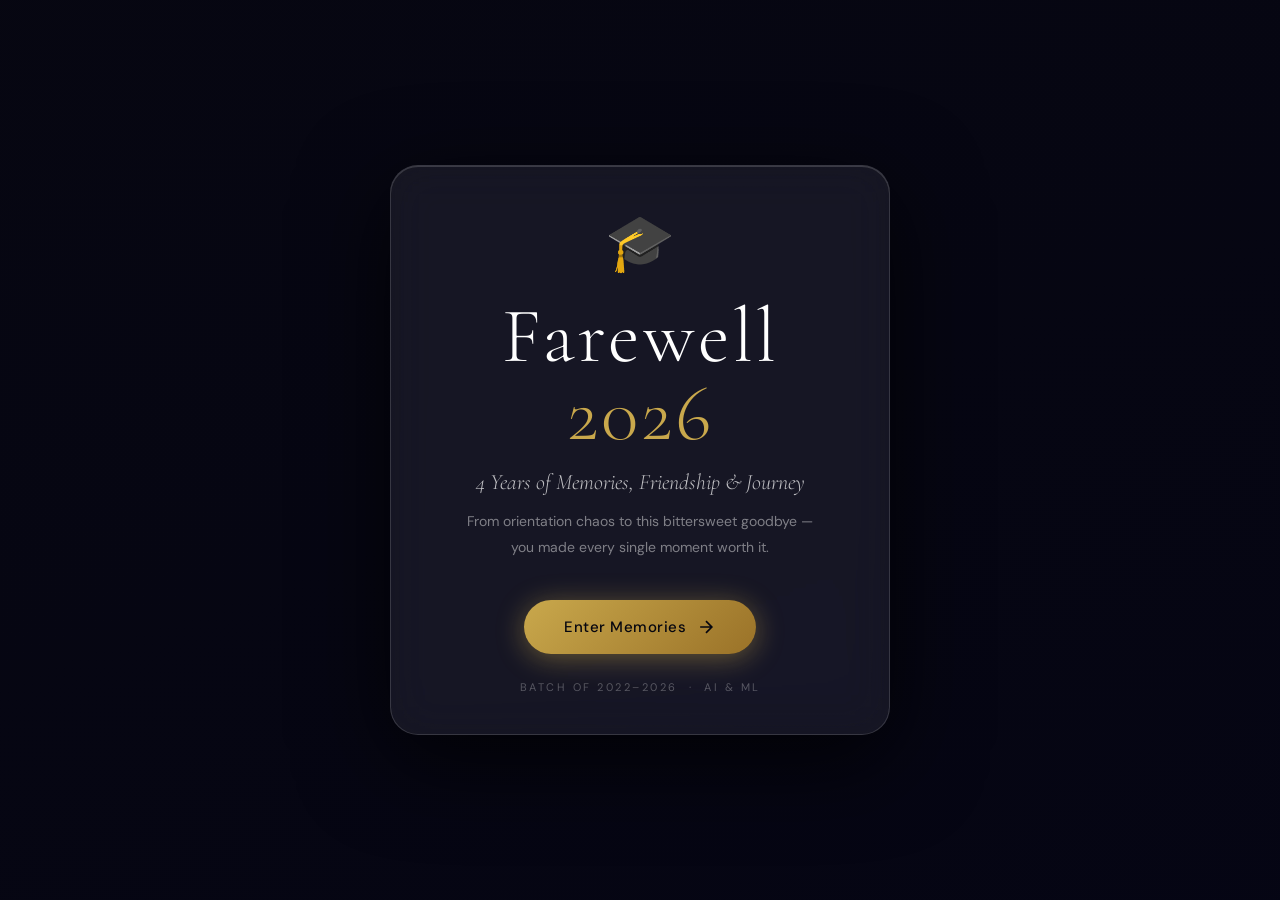
==== farewell2026.html @ 8f026baf "Farewell 2026 - Complete website with Marathi timeline, message wall, gallery" ====
<!DOCTYPE html>
<html lang="en">
<head>
<meta charset="UTF-8">
<meta name="viewport" content="width=device-width, initial-scale=1.0">
<title>Farewell 2026 🎓 | Engineering Farewell</title>
<link rel="preconnect" href="https://fonts.googleapis.com">
<link href="https://fonts.googleapis.com/css2?family=Cormorant+Garamond:ital,wght@0,300;0,400;0,600;1,300;1,400&family=DM+Sans:wght@300;400;500&display=swap" rel="stylesheet">
<script src="https://www.gstatic.com/firebasejs/10.12.0/firebase-app-compat.js"></script>
<script src="https://www.gstatic.com/firebasejs/10.12.0/firebase-database-compat.js"></script>
<script>
  var db = null;
  try {
    firebase.initializeApp({
      apiKey: "AIzaSyCqnN84vdHNlq-l0LgOmZL5e1WCcjKzTqw",
      authDomain: "farewell2026-msg.firebaseapp.com",
      databaseURL: "https://farewell2026-msg-default-rtdb.firebaseio.com",
      projectId: "farewell2026-msg",
      storageBucket: "farewell2026-msg.firebasestorage.app",
      messagingSenderId: "190136997055",
      appId: "1:190136997055:web:4145192281627a8edce20a",
      measurementId: "G-YNYWX93NQ6"
    });
    db = firebase.database();
  } catch(e) { console.warn('Firebase init failed:', e); }
</script>
<style>
/* ===================================
   ROOT & RESET
=================================== */
:root {
  --gold: #c9a84c;
  --gold-light: #f0d080;
  --cream: #f5f0e8;
  --dark: #08080f;
  --dark2: #10101a;
  --dark3: #18182a;
  --glass: rgba(255,255,255,0.07);
  --glass-b: rgba(255,255,255,0.12);
  --font-d: 'Cormorant Garamond', Georgia, serif;
  --font-b: 'DM Sans', system-ui, sans-serif;
  --ease: cubic-bezier(0.25,0.46,0.45,0.94);
}
*,*::before,*::after{box-sizing:border-box;margin:0;padding:0}
html{scroll-behavior:smooth;font-size:16px}
body{background:var(--dark);color:var(--cream);font-family:var(--font-b);overflow-x:hidden}
img{display:block;max-width:100%}
button{cursor:pointer;font-family:var(--font-b)}
::-webkit-scrollbar{width:5px}
::-webkit-scrollbar-track{background:var(--dark)}
::-webkit-scrollbar-thumb{background:rgba(201,168,76,.35);border-radius:3px}
::-webkit-scrollbar-thumb:hover{background:var(--gold)}
.hidden{display:none!important}

/* ===================================
   LANDING
=================================== */
#landing{
  position:relative;width:100vw;height:100vh;
  display:flex;align-items:center;justify-content:center;overflow:hidden;
}
.bg-wrap{position:absolute;inset:0;z-index:0}
.bg-img{
  width:100%;height:100%;object-fit:cover;
  filter:blur(7px) brightness(.65) saturate(.8);
  transform:scale(1.08);animation:slowZoom 24s ease-in-out infinite alternate;
}
@keyframes slowZoom{from{transform:scale(1.08)}to{transform:scale(1.16)}}
.bg-overlay{
  position:absolute;inset:0;
  background:linear-gradient(160deg,rgba(5,5,20,.5) 0%,rgba(5,5,20,.7) 60%,rgba(5,5,20,.92) 100%);
}
.landing-center{position:relative;z-index:2;padding:24px;width:100%}

/* Glass Card */
.glass-card{
  background:rgba(255,255,255,.065);
  backdrop-filter:blur(22px) saturate(1.3);
  -webkit-backdrop-filter:blur(22px) saturate(1.3);
  border:1px solid rgba(255,255,255,.14);
  border-radius:28px;
  padding:40px 48px;
  text-align:center;
  max-width:500px;margin:0 auto;
  box-shadow:0 24px 90px rgba(0,0,0,.75),inset 0 1px 0 rgba(255,255,255,.16);
  animation:cardIn 1.3s var(--ease) both;
}
@keyframes cardIn{
  from{opacity:0;transform:translateY(44px) scale(.95)}
  to{opacity:1;transform:translateY(0) scale(1)}
}
.cap-icon{font-size:56px;display:block;margin-bottom:18px;animation:float 3.5s ease-in-out infinite}
@keyframes float{0%,100%{transform:translateY(0)}50%{transform:translateY(-12px)}}
.main-title{
  font-family:var(--font-d);font-size:clamp(52px,9vw,78px);
  font-weight:300;letter-spacing:3px;line-height:1;color:#fff;margin-bottom:16px;
}
.main-title .gold{color:var(--gold)}
.subtitle{
  font-family:var(--font-d);font-size:clamp(17px,2.8vw,22px);
  font-style:italic;color:rgba(255,255,255,.72);margin-bottom:14px;font-weight:300;
}
.tagline{font-size:14px;color:rgba(255,255,255,.45);line-height:1.8;margin-bottom:40px}
.cta-btn{
  display:inline-flex;align-items:center;gap:10px;
  background:linear-gradient(135deg,var(--gold),#9a7228);
  color:#06060f;border:none;padding:17px 40px;border-radius:50px;
  font-size:15px;font-weight:500;letter-spacing:.5px;
  transition:all .35s var(--ease);
  box-shadow:0 4px 28px rgba(201,168,76,.45);
}
.cta-btn:hover{transform:translateY(-3px);box-shadow:0 10px 40px rgba(201,168,76,.65);background:linear-gradient(135deg,var(--gold-light),var(--gold))}
.cta-btn svg{transition:transform .3s var(--ease)}
.cta-btn:hover svg{transform:translateX(4px)}
.batch-info{margin-top:26px;font-size:11px;letter-spacing:2.5px;text-transform:uppercase;color:rgba(255,255,255,.28)}
.scroll-hint{
  position:absolute;bottom:28px;left:50%;transform:translateX(-50%);
  z-index:2;font-size:11px;letter-spacing:2.5px;color:rgba(255,255,255,.25);
  animation:nudge 2.2s ease-in-out infinite;
}
@keyframes nudge{0%,100%{transform:translateX(-50%) translateY(0)}50%{transform:translateX(-50%) translateY(9px)}}

/* Stars BG decoration */
.stars{position:absolute;inset:0;z-index:1;pointer-events:none}
.star{
  position:absolute;border-radius:50%;background:#fff;
  animation:twinkle var(--dur,3s) ease-in-out infinite;
  opacity:0;
}
@keyframes twinkle{0%,100%{opacity:0}50%{opacity:var(--op,.6)}}

/* ===================================
   NAVBAR
=================================== */
#navbar{
  position:fixed;top:0;left:0;right:0;z-index:999;
  display:flex;align-items:center;gap:20px;
  padding:13px 44px;
  background:rgba(8,8,15,.88);
  backdrop-filter:blur(24px);
  border-bottom:1px solid rgba(255,255,255,.06);
  transition:all .4s var(--ease);
}
.nav-logo{
  font-family:var(--font-d);font-size:24px;color:var(--gold);
  font-style:italic;margin-right:auto;letter-spacing:1px;white-space:nowrap;
}
.nav-links{display:flex;gap:26px}
.nav-links a{
  color:rgba(255,255,255,.55);text-decoration:none;font-size:13px;
  letter-spacing:.4px;transition:color .25s;position:relative;
}
.nav-links a::after{
  content:'';position:absolute;bottom:-3px;left:0;right:0;height:1px;
  background:var(--gold);transform:scaleX(0);transition:transform .3s var(--ease);
}
.nav-links a:hover{color:var(--gold)}
.nav-links a:hover::after{transform:scaleX(1)}
.music-btn{
  background:rgba(255,255,255,.07);border:1px solid rgba(255,255,255,.11);
  color:rgba(255,255,255,.6);padding:8px 18px;border-radius:20px;font-size:13px;
  transition:all .3s;white-space:nowrap;
}
.music-btn.on{background:rgba(201,168,76,.18);border-color:var(--gold);color:var(--gold)}
.hamburger{display:none;font-size:22px;color:rgba(255,255,255,.65);background:none;border:none;padding:4px}
.mobile-nav{
  display:none;position:fixed;top:58px;left:0;right:0;z-index:998;
  background:rgba(8,8,15,.97);backdrop-filter:blur(24px);
  border-bottom:1px solid rgba(255,255,255,.06);
  padding:20px 44px 28px;flex-direction:column;gap:22px;
}
.mobile-nav.open{display:flex}
.mobile-nav a{color:rgba(255,255,255,.6);text-decoration:none;font-size:16px;transition:color .2s}
.mobile-nav a:hover{color:var(--gold)}

/* ===================================
   SECTIONS
=================================== */
.section{padding:110px 60px;position:relative}
.dark-section{background:var(--dark2)}
.section-header{text-align:center;margin-bottom:66px}
.section-tag{
  display:inline-block;font-size:10.5px;letter-spacing:3.5px;
  text-transform:uppercase;color:var(--gold);margin-bottom:14px;opacity:.85;
}
.section-header h2{
  font-family:var(--font-d);font-size:clamp(38px,5.5vw,58px);
  font-weight:300;color:#fff;line-height:1.05;margin-bottom:16px;
}
.section-header h2 em{color:var(--gold);font-style:italic}
.section-header p{color:rgba(255,255,255,.42);font-size:15px;max-width:500px;margin:0 auto;line-height:1.8}

/* ===================================
   GALLERY
=================================== */
.year-tabs{display:flex;justify-content:center;gap:10px;margin-bottom:44px;flex-wrap:wrap}
.tab-btn{
  padding:9px 22px;border-radius:24px;
  border:1px solid rgba(255,255,255,.14);background:transparent;
  color:rgba(255,255,255,.5);font-size:13.5px;transition:all .3s var(--ease);
}
.tab-btn:hover,.tab-btn.active{
  background:var(--gold);border-color:var(--gold);
  color:#07070f;font-weight:500;transform:translateY(-2px);
}
.gallery-grid{
  display:grid;grid-template-columns:repeat(3,1fr);
  gap:14px;max-width:1300px;margin:0 auto;
}
.gallery-item{
  position:relative;border-radius:14px;overflow:hidden;
  aspect-ratio:1/1;cursor:pointer;transition:all .5s var(--ease);
  border:1px solid rgba(255,255,255,.08);
  box-shadow:0 4px 20px rgba(0,0,0,.3);
}
.gallery-item img{width:100%;height:100%;object-fit:cover;transition:transform .6s var(--ease),filter .4s}
.gallery-item:hover img{transform:scale(1.08);filter:brightness(1.15)}
.gallery-caption{
  position:absolute;bottom:0;left:0;right:0;
  padding:22px 16px 16px;
  background:linear-gradient(transparent,rgba(0,0,0,.88));
  transform:translateY(62%);transition:transform .4s var(--ease);
}
.gallery-item:hover .gallery-caption{transform:translateY(0)}
.gallery-caption h4{font-family:var(--font-d);font-size:17px;color:#fff;font-style:italic;margin-bottom:4px}
.gallery-caption span{font-size:10px;letter-spacing:2px;color:var(--gold);text-transform:uppercase}
.gallery-item:hover{box-shadow:0 16px 60px rgba(0,0,0,.7);border-color:rgba(201,168,76,.3)}
.gallery-featured{
  grid-column:1 / -1;
  aspect-ratio:unset;
  height:500px;
  border:2px solid rgba(201,168,76,.25);
  box-shadow:0 8px 40px rgba(201,168,76,.15);
  border-radius:20px;
  margin-bottom:10px;
}

/* ===================================
   VIDEOS
=================================== */
.video-grid{
  display:grid;grid-template-columns:1.6fr 1fr 1fr;
  gap:20px;max-width:1200px;margin:0 auto;
}
.video-card{
  border-radius:18px;overflow:hidden;background:var(--dark3);
  border:1px solid rgba(255,255,255,.08);transition:all .4s var(--ease);
}
.video-card:hover{transform:translateY(-8px);border-color:rgba(201,168,76,.28);box-shadow:0 22px 70px rgba(0,0,0,.55)}
.video-thumb{position:relative;overflow:hidden;height:190px}
.video-card.featured .video-thumb{height:270px}
.video-thumb img{width:100%;height:100%;object-fit:cover;opacity:.65;transition:opacity .4s}
.video-card:hover .video-thumb img{opacity:.85}
.play-btn{
  position:absolute;top:50%;left:50%;transform:translate(-50%,-50%);
  width:60px;height:60px;border-radius:50%;
  background:rgba(255,255,255,.14);backdrop-filter:blur(12px);
  border:2px solid rgba(255,255,255,.28);
  display:flex;align-items:center;justify-content:center;
  font-size:22px;color:#fff;z-index:2;transition:all .3s var(--ease);
}
.video-card:hover .play-btn{background:var(--gold);border-color:var(--gold);color:#06060f;transform:translate(-50%,-50%) scale(1.12)}
.video-info{padding:18px 20px 22px}
.video-tag{font-size:10px;letter-spacing:2px;color:var(--gold);text-transform:uppercase;display:block;margin-bottom:7px}
.video-info h3{font-family:var(--font-d);font-size:19px;color:#fff;margin-bottom:5px}
.video-info p{font-size:13px;color:rgba(255,255,255,.42)}
/* Modal */
.v-modal{
  position:fixed;inset:0;z-index:9999;
  display:flex;align-items:center;justify-content:center;
}
.v-overlay{position:absolute;inset:0;background:rgba(0,0,0,.92);backdrop-filter:blur(10px);cursor:pointer}
.v-inner{
  position:relative;z-index:1;
  width:min(920px,95vw);height:min(518px,56vw);
  background:#000;border-radius:18px;overflow:hidden;
  border:1px solid rgba(255,255,255,.1);
  animation:modalIn .35s var(--ease) both;
}
@keyframes modalIn{from{opacity:0;transform:scale(.9)}to{opacity:1;transform:scale(1)}}
.v-close{
  position:absolute;top:-46px;right:0;
  background:rgba(255,255,255,.1);border:1px solid rgba(255,255,255,.15);
  color:#fff;width:38px;height:38px;border-radius:50%;font-size:16px;
  display:flex;align-items:center;justify-content:center;transition:all .2s;
}
.v-close:hover{background:rgba(255,255,255,.2)}

/* ===================================
   MESSAGE WALL
=================================== */
.msg-form{
  background:rgba(255,255,255,.05);backdrop-filter:blur(18px);
  border:1px solid rgba(255,255,255,.1);border-radius:22px;
  padding:34px 42px;max-width:620px;margin:0 auto 54px;
  box-shadow:0 12px 50px rgba(0,0,0,.45);
}
.msg-form h3{font-family:var(--font-d);font-size:26px;color:#fff;font-style:italic;margin-bottom:22px}
.msg-form input,.msg-form textarea,.msg-form select{
  width:100%;background:rgba(255,255,255,.06);
  border:1px solid rgba(255,255,255,.11);border-radius:12px;
  padding:12px 16px;color:rgba(255,255,255,.85);
  font-family:var(--font-b);font-size:14px;margin-bottom:14px;
  outline:none;transition:border-color .3s;
}
.msg-form input:focus,.msg-form textarea:focus{border-color:var(--gold)}
.msg-form textarea{height:100px;resize:vertical}
.msg-form select option{background:#1a1a2a}
.form-row{display:flex;gap:12px;align-items:stretch}
.form-row select{flex:0 0 auto;width:auto;margin:0}
.post-btn{
  flex:1;background:linear-gradient(135deg,var(--gold),#9a7228);
  color:#06060f;border:none;padding:12px 24px;border-radius:50px;
  font-size:14px;font-weight:500;transition:all .3s var(--ease);
}
.post-btn:hover{transform:translateY(-2px);box-shadow:0 8px 28px rgba(201,168,76,.45)}
.sticky-board{
  display:grid;grid-template-columns:repeat(auto-fill,minmax(240px,1fr));
  gap:20px;max-width:1200px;margin:0 auto;
}
.sticky{
  padding:24px 20px;border-radius:4px 18px 18px 4px;border-left:4px solid;
  font-size:14px;line-height:1.75;color:rgba(255,255,255,.82);
  position:relative;transform:rotate(var(--r,0deg));
  transition:transform .35s var(--ease),box-shadow .35s;
  animation:stickyIn .45s var(--ease) both;
}
@keyframes stickyIn{from{opacity:0;transform:scale(.8) rotate(var(--r,0deg))}to{opacity:1;transform:scale(1) rotate(var(--r,0deg))}}
.sticky:hover{transform:scale(1.05) rotate(0deg)!important;z-index:10;box-shadow:0 14px 50px rgba(0,0,0,.6)}
.sticky.yellow{background:#1e1c0f;border-color:#f5d020}
.sticky.pink{background:#1e0f14;border-color:#ff8fa3}
.sticky.blue{background:#0f191e;border-color:#64b5f6}
.sticky.green{background:#0f1e14;border-color:#69db8f}
.sticky.purple{background:#190f1e;border-color:#b086ff}
.sticky-by{margin-top:13px;font-size:11.5px;color:rgba(255,255,255,.35);letter-spacing:.5px}
.remove-msg-btn{position:absolute;top:8px;right:10px;background:none;border:none;color:rgba(255,255,255,0.4);font-size:18px;cursor:pointer;transition:color 0.2s}
.remove-msg-btn:hover{color:#ff4d4d}
/* ===================================
   AWARDS
=================================== */
.awards-grid{
  display:grid;grid-template-columns:repeat(auto-fill,minmax(265px,1fr));
  gap:24px;max-width:1220px;margin:0 auto;
}
.award-card{
  background:rgba(255,255,255,.045);border:1px solid rgba(255,255,255,.08);
  border-radius:22px;padding:34px 26px;text-align:center;
  transition:all .4s var(--ease);position:relative;overflow:hidden;
}
.award-card::after{
  content:'';position:absolute;inset:0;
  background:radial-gradient(circle at 50% 0%,rgba(201,168,76,.1) 0%,transparent 65%);
  opacity:0;transition:opacity .4s;
}
.award-card:hover{transform:translateY(-9px);border-color:rgba(201,168,76,.3);box-shadow:0 20px 60px rgba(0,0,0,.55)}
.award-card:hover::after{opacity:1}
.award-emoji{font-size:54px;display:block;margin-bottom:18px}
.award-badge{
  display:inline-block;background:rgba(201,168,76,.13);
  border:1px solid rgba(201,168,76,.3);color:var(--gold);
  font-size:10px;letter-spacing:1.8px;text-transform:uppercase;
  padding:4px 14px;border-radius:20px;margin-bottom:14px;
}
.award-title{font-family:var(--font-d);font-size:21px;font-style:italic;color:var(--gold);margin-bottom:8px}
.award-name{font-size:16px;font-weight:500;color:#fff;margin-bottom:8px}
.award-desc{font-size:13px;color:rgba(255,255,255,.42);line-height:1.65}

/* ===================================
   TIMELINE
=================================== */
.tl-wrap{max-width:820px;margin:0 auto;position:relative;padding:10px 0}
.tl-wrap::before{
  content:'';position:absolute;left:50%;top:0;bottom:0;
  width:1px;transform:translateX(-50%);
  background:linear-gradient(to bottom,transparent,rgba(201,168,76,.35) 8%,rgba(201,168,76,.35) 92%,transparent);
}
.tl-item{
  display:grid;grid-template-columns:1fr 44px 1fr;
  align-items:start;margin-bottom:52px;
  opacity:0;transform:translateY(28px);transition:opacity .65s,transform .65s;
}
.tl-item.show{opacity:1;transform:translateY(0)}
.tl-item:nth-child(odd) .tl-box{grid-column:1;text-align:right;padding-right:0}
.tl-item:nth-child(odd) .tl-center{grid-column:2}
.tl-item:nth-child(odd) .tl-empty{grid-column:3}
.tl-item:nth-child(even) .tl-empty{grid-column:1}
.tl-item:nth-child(even) .tl-center{grid-column:2}
.tl-item:nth-child(even) .tl-box{grid-column:3;text-align:left;padding-left:0}
.tl-box{
  background:rgba(0,0,0,.65);backdrop-filter:blur(12px);-webkit-backdrop-filter:blur(12px);
  border:1px solid rgba(255,255,255,.15);
  border-radius:16px;padding:20px 24px;transition:border-color .3s, background .3s;
}
.tl-box:hover{border-color:rgba(201,168,76,.4);background:rgba(0,0,0,.8);}
.tl-date{font-size:10.5px;letter-spacing:2px;color:var(--gold);text-transform:uppercase;margin-bottom:7px}
.tl-box h4{font-family:var(--font-d);font-size:20px;color:#fff;margin-bottom:6px}
.tl-box p{font-size:13px;color:rgba(255,255,255,.47);line-height:1.65}
.tl-center{display:flex;align-items:flex-start;justify-content:center;padding-top:16px}
.tl-icon{
  width:38px;height:38px;border-radius:50%;
  background:var(--dark2);border:1px solid rgba(201,168,76,.35);
  display:flex;align-items:center;justify-content:center;
  font-size:18px;box-shadow:0 0 0 5px rgba(201,168,76,.12);
  position:relative;z-index:2;
}
.tl-empty{}

/* ===================================
   PROFILES
=================================== */
.profiles-grid{
  display:grid;grid-template-columns:repeat(auto-fill,minmax(220px,1fr));
  gap:24px;max-width:1220px;margin:0 auto;
}
.p-card{
  background:rgba(255,255,255,.04);border:1px solid rgba(255,255,255,.08);
  border-radius:22px;overflow:hidden;transition:all .4s var(--ease);
}
.p-card:hover{transform:translateY(-9px);border-color:rgba(201,168,76,.3);box-shadow:0 18px 55px rgba(0,0,0,.55)}
.p-photo-wrap{overflow:hidden;aspect-ratio:1}
.p-photo{width:100%;height:100%;object-fit:cover;transition:transform .55s var(--ease),filter .4s;filter:grayscale(25%)}
.p-card:hover .p-photo{transform:scale(1.08);filter:grayscale(0%)}
.p-info{padding:18px 16px 22px}
.p-nick{font-family:var(--font-d);font-size:18.5px;font-style:italic;color:var(--gold);margin-bottom:5px}
.p-name{font-size:12.5px;color:rgba(255,255,255,.52);margin-bottom:10px}
.p-bio{font-size:12px;color:rgba(255,255,255,.38);line-height:1.65;margin-bottom:10px}
.p-future{font-size:11px;color:var(--gold);opacity:.68}

/* ===================================
   POLL SECTION
=================================== */
#poll{background:var(--dark)}
.poll-wrap{max-width:680px;margin:0 auto}
.poll-card{
  background:rgba(255,255,255,.06);backdrop-filter:blur(18px);
  border:1px solid rgba(255,255,255,.1);border-radius:24px;
  padding:50px 52px;box-shadow:0 10px 50px rgba(0,0,0,.45);
}
.poll-q{
  font-family:var(--font-d);font-size:28px;color:#fff;
  margin-bottom:34px;text-align:center;line-height:1.4;
}
.poll-opts{display:flex;flex-direction:column;gap:13px;margin-bottom:28px}
.poll-opt{
  background:rgba(255,255,255,.05);border:1px solid rgba(255,255,255,.1);
  border-radius:12px;padding:15px 20px;color:rgba(255,255,255,.75);
  font-size:15px;text-align:left;transition:all .3s var(--ease);
  display:flex;justify-content:space-between;align-items:center;
}
.poll-opt:hover:not(.voted){background:rgba(201,168,76,.1);border-color:var(--gold);color:#fff}
.poll-opt.selected{background:rgba(201,168,76,.16);border-color:var(--gold);color:var(--gold)}
.poll-bar-wrap{flex:0 0 140px;height:6px;background:rgba(255,255,255,.08);border-radius:3px;overflow:hidden;display:none}
.poll-bar{height:100%;background:linear-gradient(90deg,var(--gold),var(--gold-light));border-radius:3px;width:0;transition:width .7s var(--ease)}
.poll-pct{font-size:12px;color:rgba(255,255,255,.45);min-width:34px;text-align:right;display:none}
.poll-total{text-align:center;font-size:13px;color:rgba(255,255,255,.3);letter-spacing:.5px}

/* ===================================
   QUIZ
=================================== */
.quiz-shell{
  background:rgba(255,255,255,.06);backdrop-filter:blur(18px);
  border:1px solid rgba(255,255,255,.1);border-radius:24px;
  padding:50px 52px;max-width:720px;margin:0 auto;
  box-shadow:0 10px 50px rgba(0,0,0,.45);
}
.quiz-prog-bar{height:3px;background:rgba(255,255,255,.09);border-radius:3px;margin-bottom:22px;overflow:hidden}
.quiz-prog-fill{height:100%;background:linear-gradient(90deg,var(--gold),var(--gold-light));border-radius:3px;transition:width .55s var(--ease)}
.quiz-step{font-size:11px;letter-spacing:2px;text-align:center;color:rgba(255,255,255,.3);margin-bottom:20px}
.quiz-q{font-family:var(--font-d);font-size:26px;color:#fff;text-align:center;margin-bottom:34px;line-height:1.4}
.quiz-opts{display:grid;grid-template-columns:1fr 1fr;gap:14px;margin-bottom:26px}
.quiz-opt{
  background:rgba(255,255,255,.05);border:1px solid rgba(255,255,255,.1);
  border-radius:13px;padding:16px 18px;color:rgba(255,255,255,.72);
  font-size:14.5px;text-align:left;transition:all .3s var(--ease);
}
.quiz-opt:hover{background:rgba(201,168,76,.1);border-color:var(--gold);color:#fff}
.quiz-opt.correct{background:rgba(100,219,140,.14);border-color:#69db8f;color:#69db8f}
.quiz-opt.wrong{background:rgba(255,100,100,.14);border-color:#ff6b6b;color:#ff6b6b}
.quiz-score-line{text-align:center;font-size:13px;color:rgba(255,255,255,.35);letter-spacing:.5px}
.quiz-result{text-align:center;padding:16px}
.quiz-big{font-family:var(--font-d);font-size:80px;color:var(--gold);line-height:1;margin-bottom:14px}
.quiz-msg{color:rgba(255,255,255,.55);font-size:18px;margin-bottom:30px;line-height:1.5}

/* ===================================
   ENDING
=================================== */
#ending{
  position:relative;min-height:100vh;
  display:flex;align-items:center;justify-content:center;
  padding:100px 40px;overflow:hidden;
}
.ending-bg-img{
  position:absolute;inset:0;width:100%;height:100%;object-fit:cover;
  filter:blur(6px) brightness(.5) saturate(.7);transform:scale(1.06);
}
.ending-overlay{position:absolute;inset:0;background:rgba(5,5,18,.78)}
.ending-inner{position:relative;z-index:2;text-align:center;max-width:700px;margin:0 auto}
.ending-glass{
  background:rgba(255,255,255,.065);backdrop-filter:blur(26px);
  border:1px solid rgba(255,255,255,.12);border-radius:30px;
  padding:64px 80px;box-shadow:0 24px 90px rgba(0,0,0,.7);
  animation:endingIn 1.2s var(--ease) both;
}
@keyframes endingIn{from{opacity:0;transform:translateY(40px)}to{opacity:1;transform:translateY(0)}}
.poem{
  font-family:var(--font-d);font-size:17.5px;font-style:italic;
  color:rgba(255,255,255,.58);line-height:2.1;margin-bottom:38px;
}
.poem em{color:var(--gold-light);font-style:normal;font-weight:400}
.ending-title{font-family:var(--font-d);font-size:clamp(38px,5.5vw,56px);font-weight:300;color:#fff;margin-bottom:12px}
.ending-sub{color:rgba(255,255,255,.36);font-size:13px;letter-spacing:2.5px;margin-bottom:30px}
.caps-row{font-size:34px;letter-spacing:10px;margin-bottom:36px;animation:capsPulse 2.5s ease-in-out infinite}
@keyframes capsPulse{0%,100%{opacity:.55}50%{opacity:1}}
#confetti-canvas{position:absolute;inset:0;pointer-events:none;z-index:3}

/* ===================================
   FADE-IN SCROLL
=================================== */
.fi{opacity:0;transform:translateY(32px);transition:opacity .7s,transform .7s}
.fi.vis{opacity:1;transform:translateY(0)}

/* ===================================
   TOAST
=================================== */
.toast{
  position:fixed;bottom:30px;left:50%;
  transform:translateX(-50%) translateY(90px);
  background:rgba(201,168,76,.92);color:#07070f;
  padding:12px 30px;border-radius:50px;font-size:14px;font-weight:500;
  z-index:10001;transition:transform .4s cubic-bezier(.34,1.56,.64,1);pointer-events:none;
  white-space:nowrap;
}
.toast.show{transform:translateX(-50%) translateY(0)}

/* ===================================
   LIGHTBOX
=================================== */
.lb{
  position:fixed;inset:0;z-index:10000;
  display:flex;align-items:center;justify-content:center;
  background:rgba(0,0,0,.97);animation:fadeIn .3s ease;
}
@keyframes fadeIn{from{opacity:0}to{opacity:1}}
.lb img{max-width:92vw;max-height:88vh;border-radius:14px;object-fit:contain}
.lb-close{
  position:absolute;top:22px;right:26px;font-size:28px;
  color:rgba(255,255,255,.45);background:none;border:none;
  transition:color .2s;
}
.lb-close:hover{color:#fff}
.lb-caption{
  position:absolute;bottom:30px;left:50%;transform:translateX(-50%);
  font-family:var(--font-d);font-size:18px;font-style:italic;
  color:rgba(255,255,255,.6);white-space:nowrap;
}

/* ===================================
   RESPONSIVE
=================================== */
@media(max-width:960px){
  .section{padding:80px 28px}
  .gallery-grid{grid-template-columns:repeat(2,1fr)}
  .gallery-featured{height:350px}
  .video-grid{grid-template-columns:1fr}
  .video-card.featured .video-thumb{height:220px}
  .nav-links{display:none}
  .hamburger{display:flex}
  .poll-card,.quiz-shell{padding:36px 28px}
  .msg-form{padding:28px 24px}
  .ending-glass{padding:44px 30px}
}
@media(max-width:640px){
  .glass-card{padding:36px 22px}
  .gallery-grid{grid-template-columns:1fr;gap:10px}
  .gallery-featured{height:280px}
  .awards-grid{grid-template-columns:1fr 1fr}
  .profiles-grid{grid-template-columns:1fr 1fr}
  .quiz-opts{grid-template-columns:1fr}
  .tl-wrap::before{left:18px}
  .tl-item{display:block;padding-left:50px;position:relative;margin-bottom:36px}
  .tl-center{position:absolute;left:0;top:12px;padding:0}
  .tl-empty{display:none}
  .tl-box{text-align:left!important}
  .poem{font-size:15px}
}
</style>
</head>
<body>

<!-- ══════════════ LANDING ══════════════ -->
<section id="landing">
  <div class="bg-wrap">
    <img class="bg-img" src="https://images.unsplash.com/photo-1523050854058-8df90110c9f1?w=1800&q=85" alt="Group Photo">
    <div class="bg-overlay"></div>
  </div>
  <div class="stars" id="stars"></div>
  <div class="landing-center">
    <div class="glass-card">
      <span class="cap-icon">🎓</span>
      <h1 class="main-title">Farewell <span class="gold">2026</span></h1>
      <p class="subtitle">4 Years of Memories, Friendship &amp; Journey</p>
      <p class="tagline">
        From orientation chaos to this bittersweet goodbye —<br>
        you made every single moment worth it.
      </p>
      <button class="cta-btn" onclick="enterMemories()">
        Enter Memories
        <svg width="20" height="20" viewBox="0 0 24 24" fill="none" stroke="currentColor" stroke-width="2"><path d="M5 12h14M12 5l7 7-7 7"/></svg>
      </button>
      <div class="batch-info">Batch of 2022–2026 &nbsp;·&nbsp; AI & ML</div>
    </div>
  </div>

</section>

<!-- ══════════════ MAIN ══════════════ -->
<main id="mainContent" class="hidden">

<!-- NAV -->
<nav id="navbar">
  <div class="nav-logo">Farewell '26</div>
  <div class="nav-links">
    <a href="#gallery" onclick="closeNav()">Gallery</a>
    <a href="#videos" onclick="closeNav()">Videos</a>
    <a href="#messages" onclick="closeNav()">Messages</a>
    <a href="#timeline" onclick="closeNav()">Timeline</a>
    <a href="#poll" onclick="closeNav()">Poll</a>
    <a href="#ending" onclick="closeNav()">Goodbye</a>
  </div>
  <button class="music-btn" id="musicBtn" onclick="toggleMusic()">🎵 Music</button>
  <button class="hamburger" onclick="toggleNav()">☰</button>
</nav>
<div class="mobile-nav" id="mobileNav">
  <a href="#gallery" onclick="closeNav()">Gallery</a>
  <a href="#videos" onclick="closeNav()">Videos</a>
  <a href="#messages" onclick="closeNav()">Messages</a>
  <a href="#timeline" onclick="closeNav()">Timeline</a>
  <a href="#poll" onclick="closeNav()">Poll</a>
  <a href="#ending" onclick="closeNav()">Goodbye</a>
</div>

<!-- ══ 01 GALLERY ══ -->
<section id="gallery" class="section">
  <div class="section-header fi">

    <h2><em>MEMORIES</em></h2>
    <p>"We didn't realize we were making memories, we just knew we were having fun."</p>
  </div>
  <div class="gallery-grid" id="galleryGrid"></div>
</section>

<!-- ══ 02 VIDEOS ══ -->
<section id="videos" class="section dark-section">
  <div class="section-header fi">

    <h2>Video <em>Memories</em></h2>
    <p>Relive the moments that made us laugh, cry, and everything in between</p>
  </div>
  <div class="video-grid">
    <div class="video-card featured fi">
      <div class="video-thumb">
        <img src="https://img.youtube.com/vi/dQw4w9WgXcQ/hqdefault.jpg" alt="Farewell Ceremony">
        <div class="play-btn" onclick="openVideo('dQw4w9WgXcQ')">▶</div>
      </div>
      <div class="video-info">
        <span class="video-tag">Featured</span>
        <h3>Farewell Ceremony 2026</h3>
        <p>The night we'll never forget</p>
      </div>
    </div>
    <div class="video-card fi">
      <div class="video-thumb">
        <img src="https://img.youtube.com/vi/jNQXAC9IVRw/hqdefault.jpg" alt="Funny Moments">
        <div class="play-btn" onclick="openVideo('jNQXAC9IVRw')">▶</div>
      </div>
      <div class="video-info">
        <h3>Funny Moments</h3>
        <p>Bloopers & chaos from 4 years</p>
      </div>
    </div>
    <div class="video-card fi">
      <div class="video-thumb">
        <img src="https://img.youtube.com/vi/ysz5S6PUM-U/hqdefault.jpg" alt="Speeches">
        <div class="play-btn" onclick="openVideo('ysz5S6PUM-U')">▶</div>
      </div>
      <div class="video-info">
        <h3>Farewell Speeches</h3>
        <p>Words straight from the heart</p>
      </div>
    </div>
  </div>
</section>

<!-- Video Modal -->
<div class="v-modal hidden" id="vModal">
  <div class="v-overlay" onclick="closeVideo()"></div>
  <div class="v-inner">
    <button class="v-close" onclick="closeVideo()">✕</button>
    <iframe id="vFrame" width="100%" height="100%" frameborder="0" allow="autoplay;encrypted-media" allowfullscreen></iframe>
  </div>
</div>

<!-- ══ 03 MESSAGE WALL ══ -->
<section id="messages" class="section">
  <div class="section-header fi">

    <h2>Message <em>Wall</em></h2>
    <p>Words from juniors, friends &amp; the ones who love you most</p>
  </div>
  <div class="msg-form fi">
    <h3>Leave a Message 💌</h3>
    <input id="mName" type="text" placeholder="Your name (or stay anonymous ✨)">
    <textarea id="mText" placeholder="Write your farewell message for the batch…"></textarea>
    <div class="form-row">
      <select id="mColor">
        <option value="yellow">🟡 Sunny</option>
        <option value="pink">🩷 Rose</option>
        <option value="blue">🔵 Sky</option>
        <option value="green">🟢 Sage</option>
        <option value="purple">🟣 Lavender</option>
      </select>
      <button class="post-btn" onclick="postMsg()">Post Message ✉️</button>
    </div>
  </div>
  <div class="sticky-board" id="stickyBoard"></div>
</section>



<!-- ══ 05 TIMELINE ══ -->
<section id="timeline" class="section">
  <div class="section-header fi">

    <h2>Our <em>Journey</em></h2>
    <p>From Day 1 to Farewell — every milestone that shaped us</p>
  </div>
  <div class="tl-wrap" id="tlWrap"></div>
</section>



<!-- ══ 07 POLL ══ -->
<section id="poll" class="section">
  <div class="section-header fi">

    <h2>The <em>Poll</em></h2>
    <p>Who gets your vote? Cast it now.</p>
  </div>
  <div class="poll-wrap fi">
    <div class="poll-card">
      <div class="poll-q" id="pollQ">🏆 Who is the most memorable person in the batch?</div>
      <div class="poll-opts" id="pollOpts"></div>
      <div class="poll-total" id="pollTotal">0 votes cast</div>
    </div>
  </div>
</section>



<!-- ══ 09 ENDING ══ -->
<section id="ending">
  <img class="ending-bg-img" src="https://images.unsplash.com/photo-1523050854058-8df90110c9f1?w=1800&q=80" alt="Group">
  <div class="ending-overlay"></div>
  <div class="ending-inner">
    <div class="ending-glass">
      <div class="poem">
        "We came as strangers, we leave as memories in each other's lives."
      </div>
      <h2 class="ending-title">Until We Meet Again 👋</h2>
      <p class="ending-sub">Batch of 2022–2026 &nbsp;·&nbsp; Forever in our hearts</p>
      <div class="caps-row">🎓🎓🎓🎓🎓</div>
      <p style="font-family: var(--font-d); font-size: 20px; font-style: italic; color: var(--gold-light); margin-top: 20px; line-height: 1.6;">
        "Every ending is just a new beginning in disguise.<br>Step into the future with courage, and let's make the next chapter even more beautiful."
      </p>
    </div>
  </div>
  <canvas id="confetti-canvas"></canvas>
</section>

</main>

<!-- Background music (royalty-free) -->
<audio id="bgAudio" loop>
  <source src="farewell-music.mp4" type="audio/mp4">
</audio>

<!-- Toast -->
<div class="toast" id="toast"></div>

<script>
/* ═══════════════════════════════════════
   STARS
═══════════════════════════════════════ */
(function(){
  const c=document.getElementById('stars');
  for(let i=0;i<80;i++){
    const s=document.createElement('div');
    s.className='star';
    const sz=Math.random()*2.5+.5;
    s.style.cssText=`
      width:${sz}px;height:${sz}px;
      left:${Math.random()*100}%;top:${Math.random()*100}%;
      --dur:${Math.random()*4+2}s;--op:${Math.random()*.7+.2};
      animation-delay:${Math.random()*5}s;
    `;
    c.appendChild(s);
  }
})();

/* ═══════════════════════════════════════
   LANDING → ENTER
═══════════════════════════════════════ */
function enterMemories(){
  const land=document.getElementById('landing');
  const main=document.getElementById('mainContent');
  land.style.transition='opacity .8s ease,transform .8s ease';
  land.style.opacity='0';land.style.transform='scale(1.04)';
  
  // Auto-play music on enter
  try{
    const a=document.getElementById('bgAudio');
    const b=document.getElementById('musicBtn');
    a.volume=.25;
    a.play().then(()=>{
      playing=true;
      if(b){b.textContent='🔇 Pause';b.classList.add('on');}
    }).catch(()=>{});
  }catch(e){}

  setTimeout(()=>{
    land.style.display='none';
    main.classList.remove('hidden');
    main.style.opacity='0';main.style.transition='opacity .7s';
    requestAnimationFrame(()=>requestAnimationFrame(()=>main.style.opacity='1'));
    initAll();
  },780);
}

function initAll(){
  try{ makeGallery(); }catch(e){}
  try{ makeStickyDefaults(); }catch(e){}
  try{ makeAwards(); }catch(e){}
  try{ makeTimeline(); }catch(e){}
  try{ makeProfiles(); }catch(e){}
  try{ makePoll(); }catch(e){}
  try{ makeQuiz(); }catch(e){}
  try{ initScrollObs(); }catch(e){}
}

/* ═══════════════════════════════════════
   NAV
═══════════════════════════════════════ */
function toggleNav(){document.getElementById('mobileNav').classList.toggle('open')}
function closeNav(){document.getElementById('mobileNav').classList.remove('open')}

/* ═══════════════════════════════════════
   MUSIC
═══════════════════════════════════════ */
let playing=false;
function toggleMusic(){
  const a=document.getElementById('bgAudio');
  const b=document.getElementById('musicBtn');
  if(playing){a.pause();b.textContent='🎵 Music';b.classList.remove('on');}
  else{a.volume=.25;a.play().catch(()=>{});b.textContent='🔇 Pause';b.classList.add('on');}
  playing=!playing;
}

/* ═══════════════════════════════════════
   GALLERY
═══════════════════════════════════════ */
const GALLERY=[{src:'group-photo.jpg',title:'Group Photo 🎓',featured:true}];
for(let i=1;i<=39;i++){if(i===16) continue; GALLERY.push({src:`photos/${i}.jpeg`,title:`Memory ${i}`})}

function makeGallery(){renderGallery()}

function renderGallery(){
  const g=document.getElementById('galleryGrid');
  g.innerHTML=GALLERY.map(x=>`
    <div class="gallery-item${x.featured?' gallery-featured':''} fi" onclick="openLB('${x.src}','${x.title}')">
      <img src="${x.src}" alt="${x.title}" loading="lazy">
      <div class="gallery-caption">
        <h4>${x.title}</h4>
      </div>
    </div>`).join('');
  setTimeout(()=>{
    g.querySelectorAll('.fi').forEach((el,i)=>setTimeout(()=>el.classList.add('vis'),i*70));
  },30);
}

/* ═══════════════════════════════════════
   LIGHTBOX
═══════════════════════════════════════ */
function openLB(src,title){
  const lb=document.createElement('div');
  lb.className='lb';
  lb.innerHTML=`<button class="lb-close" onclick="this.closest('.lb').remove()">✕</button>
  <img src="${src}" alt="${title}">
  <div class="lb-caption">${title}</div>`;
  lb.addEventListener('click',e=>{if(e.target===lb)lb.remove();});
  document.body.appendChild(lb);
}

/* ═══════════════════════════════════════
   VIDEO
═══════════════════════════════════════ */
function openVideo(id){
  document.getElementById('vFrame').src=`https://www.youtube.com/embed/${id}?autoplay=1`;
  document.getElementById('vModal').classList.remove('hidden');
}
function closeVideo(){
  document.getElementById('vFrame').src='';
  document.getElementById('vModal').classList.add('hidden');
}

/* ═══════════════════════════════════════
   MESSAGES
═══════════════════════════════════════ */
const DEFAULTS=[];

function makeSticky(m, key){
  const d=document.createElement('div');
  d.className=`sticky ${m.color}`;d.style.setProperty('--r',m.r||'0deg');
  if(key) d.dataset.key = key;
  d.innerHTML=`<button class="remove-msg-btn" onclick="deleteMsg(this.parentElement)" title="Delete message">×</button><p>${m.text}</p><div class="sticky-by">— ${m.name}</div>`;
  return d;
}

function deleteMsg(el){
  const key = el.dataset.key;
  if(key && db){
    try{ db.ref('messages/'+key).remove(); }catch(e){}
  }
  var saved = JSON.parse(localStorage.getItem('farewell_messages')||'[]');
  saved = saved.filter(function(m){ return m.key !== key; });
  localStorage.setItem('farewell_messages', JSON.stringify(saved));
  el.remove();
}

function renderMessages(msgs){
  var b=document.getElementById('stickyBoard');
  if(!b) return;
  b.innerHTML='';
  msgs.forEach(function(m){ b.appendChild(makeSticky(m, m.key)); });
}

function makeStickyDefaults(){
  // Load from localStorage FIRST (always works, even offline)
  var saved=JSON.parse(localStorage.getItem('farewell_messages')||'[]');
  renderMessages(saved);

  // Also try Firebase sync — merge Firebase data with local data
  if(db){
    try{
      db.ref('messages').orderByChild('timestamp').on('value', function(snap){
        var localMsgs=JSON.parse(localStorage.getItem('farewell_messages')||'[]');
        if(snap.exists()){
          var firebaseMsgs=[];
          snap.forEach(function(child){
            var m=child.val();
            m.key=child.key;
            firebaseMsgs.push(m);
          });
          firebaseMsgs.reverse();
          
          // Merge: keep local-only messages + Firebase messages (avoid duplicates)
          var firebaseKeys={};
          firebaseMsgs.forEach(function(m){ if(m.key) firebaseKeys[m.key]=true; });
          var localOnly=localMsgs.filter(function(m){ 
            return m.key && m.key.indexOf('local_')===0 && !firebaseKeys[m.key]; 
          });
          var merged=localOnly.concat(firebaseMsgs);
          merged.sort(function(a,b){ return (b.timestamp||0)-(a.timestamp||0); });
          
          localStorage.setItem('farewell_messages', JSON.stringify(merged));
          renderMessages(merged);
        }
        // If Firebase is empty, DO NOT touch localStorage - keep local messages
      });
    }catch(e){ console.warn('Firebase sync error:', e); }
  }
}

function postMsg(){
  var name=document.getElementById('mName').value.trim()||'Anonymous 💌';
  var text=document.getElementById('mText').value.trim();
  var color=document.getElementById('mColor').value;
  if(!text){toast('Please write something ✏️');return;}
  var rots=['-2deg','-1.2deg','0deg','1deg','2deg'];
  var r=rots[Math.floor(Math.random()*rots.length)];
  var msgData={name:name,text:text,color:color,r:r,timestamp:Date.now(),key:'local_'+Date.now()};
  
  // ALWAYS save to localStorage first
  var saved=JSON.parse(localStorage.getItem('farewell_messages')||'[]');
  saved.unshift(msgData);
  localStorage.setItem('farewell_messages', JSON.stringify(saved));
  
  // Show on screen immediately
  var b=document.getElementById('stickyBoard');
  b.prepend(makeSticky(msgData, msgData.key));

  // Also push to Firebase and update local key
  if(db){
    try{
      var newRef=db.ref('messages').push();
      var localKey = msgData.key;
      newRef.set({name:name,text:text,color:color,r:r,timestamp:msgData.timestamp}, function(err){
        if(!err){
          // Update localStorage key to match Firebase key
          var s=JSON.parse(localStorage.getItem('farewell_messages')||'[]');
          s.forEach(function(m){ if(m.key===localKey) m.key=newRef.key; });
          localStorage.setItem('farewell_messages', JSON.stringify(s));
        }
      });
    }catch(e){}
  }
  
  document.getElementById('mName').value='';
  document.getElementById('mText').value='';
  toast('Message posted! 💌');
}

/* ═══════════════════════════════════════
   AWARDS
═══════════════════════════════════════ */
const AWARDS=[
  {e:'😴',badge:'Certified Legend',title:'Best Bunk Master',name:'Rohit Joshi',desc:'Attended exactly enough lectures to pass. A tactical genius who turned absence into an art form.'},
  {e:'⏰',badge:'Hall of Fame',title:'Always Late Legend',name:'Priya Nair',desc:'Never on time, always worth the wait. Could be late for her own farewell and still make an entrance.'},
  {e:'📸',badge:'Social Icon',title:'Instagram Reel Machine',name:'Aryan Kapoor',desc:'Turned every assignment, seminar, and canteen visit into viral content. 40k followers and counting.'},
  {e:'🍔',badge:'Canteen Royalty',title:'Canteen King',name:'Vikram Rao',desc:'Has a frequent-flyer card at every food stall on campus. Staff know his order by heart.'},
  {e:'🧪',badge:'Nerd of the Year',title:'Walking Wikipedia',name:'Aishwarya Gupta',desc:'The person everyone texted at 11 PM before exams. Replied instantly, with sources and diagrams.'},
  {e:'🕺',badge:'Party Icon',title:'Dancefloor CEO',name:'Nikhil Sharma',desc:'Broke out a routine at every college event. Even at the principal's convocation.'},
  {e:'💤',badge:'Dream State',title:'Lecture Sleeper Pro',name:'Siddharth Patil',desc:'Mastered eyes-closed learning. Claims it\'s "auditory processing". We believe him.'},
  {e:'🤝',badge:'True MVP',title:'Group Project Savior',name:'Meera Iyer',desc:'Completed 80% of every group project while smiling. The real backbone of every batch.'},
];
function makeAwards(){
  document.getElementById('awardsGrid').innerHTML=AWARDS.map(a=>`
    <div class="award-card fi">
      <span class="award-emoji">${a.e}</span>
      <div class="award-badge">${a.badge}</div>
      <div class="award-title">${a.title}</div>
      <div class="award-name">${a.name}</div>
      <p class="award-desc">${a.desc}</p>
    </div>`).join('');
}

/* ═══════════════════════════════════════
   TIMELINE
═══════════════════════════════════════ */
const TL=[
  {d:'First Year',t:'Suruvat ani Confusion',p:"College madhla pahila divas… nave chehre, nave friends, ani thoda sa darr.<br>Lectures peksha canteen jast interesting vataycha.<br>Attendance kami ani excitement jast.<br>“Kay chalalay he?” ha prashna rojach asaycha.<br>Pan hya saglyat kahi special loka bhetle… je nantar “friends” nahi tar “family” zale.",e:'🌅'},
  {d:'Second Year',t:'Adjust honyacha phase',p:'Ata thoda college life samjhayla lagla.<br>Backlogs chi kalji pan suru zali 😅<br>Assignments last moment la complete karne hi kala develop zali.<br>Group banle, hangouts vadle, ani memories silently build hot hotya.<br>“College life mast aahe” he finally realise zala.',e:'⚙️'},
  {d:'Third Year',t:'Reality check',p:'Internships, projects, submissions… sagla serious zala.<br>Future cha thought yen lagla.<br>Placement, skills, resume — sagla ekach veles.<br>Pan hya tension madhe pan aplya gang sobatli masti kadhi kami zali nahi.<br>Hech moments actually best hote.',e:'💼'},
  {d:'Fourth Year',t:'Shevat ani Suruvat donhi',p:'Last year… ani suddenly sagla fast forward jhala.<br>Last lectures, last submissions, last bench masti…<br>“Kal paryant je normal hota, te aaj memories zali.”<br>Farewell cha divas — hasi pan hoti, ani dolyat paani pan.<br>Ata sagle vegveglya path var nighnar…<br>Pan ek goshta fixed aahe —<br>Aplya friendship la kadhi end nahi. ❤️',e:'🎓'}
];
function makeTimeline(){
  document.getElementById('tlWrap').innerHTML=TL.map(e=>`
    <div class="tl-item">
      <div class="tl-box">
        <div class="tl-date">${e.d}</div>
        <h4>${e.t}</h4>
        <p>${e.p}</p>
      </div>
      <div class="tl-center"><div class="tl-icon">${e.e}</div></div>
      <div class="tl-empty"></div>
    </div>`).join('');
  const tlObs=new IntersectionObserver(entries=>{
    entries.forEach((en,i)=>{
      if(en.isIntersecting) setTimeout(()=>en.target.classList.add('show'),i*100);
    });
  },{threshold:.15});
  document.querySelectorAll('.tl-item').forEach(el=>tlObs.observe(el));
}

/* ═══════════════════════════════════════
   PROFILES
═══════════════════════════════════════ */
const PROFILES=[
  {nick:'The Architect',name:'Aditya Kulkarni',img:'https://randomuser.me/api/portraits/men/32.jpg',bio:'Coded his first app at 16. Never lets anyone forget it.',future:'🚀 IIT Bombay for M.Tech'},
  {nick:'La Bella',name:'Sanya Mehta',img:'https://randomuser.me/api/portraits/women/44.jpg',bio:'Could explain any concept with one whiteboard and one marker.',future:'💼 Joining Google, Bangalore'},
  {nick:'The Philosopher',name:'Aryan Desai',img:'https://randomuser.me/api/portraits/men/55.jpg',bio:'Asked "but why?" in every lecture. Actually helpful, actually annoying.',future:'🎓 PhD at BITS Pilani'},
  {nick:'Queen Bee',name:'Pooja Rao',img:'https://randomuser.me/api/portraits/women/66.jpg',bio:'Led every cultural event. Could make a fest out of a power outage.',future:'🎨 UX Design at Adobe'},
  {nick:'The Hustler',name:'Kabir Shah',img:'https://randomuser.me/api/portraits/men/77.jpg',bio:'3 internships, 2 startups, 0 chill. We admire and fear him equally.',future:'🏢 Co-founding a startup'},
  {nick:'Night Owl',name:'Deepa Nair',img:'https://randomuser.me/api/portraits/women/22.jpg',bio:'Best code always written after midnight. A creature of the dark and git commits.',future:'☁️ Cloud Engineer at Amazon'},
  {nick:'The Comedian',name:'Sameer Joshi',img:'https://randomuser.me/api/portraits/men/11.jpg',bio:'Turned every tough moment into a joke. We laughed our way through semesters.',future:'🎤 Pursuing stand-up comedy'},
  {nick:'Miss Perfect',name:'Anjali Singh',img:'https://randomuser.me/api/portraits/women/33.jpg',bio:'Color-coded notes, 9.4 CGPA, and somehow also the kindest person here.',future:'📊 Data Scientist at Infosys'},
];
function makeProfiles(){
  document.getElementById('profilesGrid').innerHTML=PROFILES.map(p=>`
    <div class="p-card fi">
      <div class="p-photo-wrap"><img class="p-photo" src="${p.img}" alt="${p.nick}" loading="lazy"></div>
      <div class="p-info">
        <div class="p-nick">"${p.nick}"</div>
        <div class="p-name">${p.name}</div>
        <p class="p-bio">${p.bio}</p>
        <div class="p-future">${p.future}</div>
      </div>
    </div>`).join('');
}

/* ═══════════════════════════════════════
   POLL
═══════════════════════════════════════ */
const POLL_OPTS=[
  {label:'Aditya Kulkarni',votes:42},
  {label:'Sanya Mehta',votes:78},
  {label:'Kabir Shah',votes:55},
  {label:'Meera Iyer',votes:63},
  {label:'Sameer Joshi',votes:38},
];
let pollVoted=false,pollData=POLL_OPTS.map(o=>({...o}));

function makePoll(){renderPoll()}

function renderPoll(){
  const total=pollData.reduce((a,o)=>a+o.votes,0);
  document.getElementById('pollTotal').textContent=`${total} votes cast`;
  document.getElementById('pollOpts').innerHTML=pollData.map((o,i)=>{
    const pct=total?Math.round((o.votes/total)*100):0;
    return `<button class="poll-opt${pollVoted?' voted':''}" onclick="castVote(${i})" ${pollVoted?'disabled':''}>
      <span>${o.label}</span>
      <div style="display:flex;align-items:center;gap:10px">
        <div class="poll-bar-wrap" style="display:${pollVoted?'block':'none'}">
          <div class="poll-bar" style="width:${pollVoted?pct:0}%"></div>
        </div>
        <span class="poll-pct" style="display:${pollVoted?'inline':'none'}">${pct}%</span>
      </div>
    </button>`;
  }).join('');
}

function castVote(i){
  if(pollVoted)return;
  pollVoted=true;pollData[i].votes++;
  renderPoll();
  // animate bars
  setTimeout(()=>{
    document.querySelectorAll('.poll-bar').forEach((b,j)=>{
      const total=pollData.reduce((a,o)=>a+o.votes,0);
      const pct=Math.round((pollData[j].votes/total)*100);
      b.style.width=pct+'%';
    });
  },50);
  toast(`Voted for ${pollData[i].label}! 🗳️`);
}

/* ═══════════════════════════════════════
   QUIZ
═══════════════════════════════════════ */
const QS=[
  {q:'Which classroom famously had a broken AC all four years?',opts:['Room 201','Room 305','Room 112','Room 404'],ans:2},
  {q:"What was the batch's go-to exam-night snack spot?",opts:["Gupta's Dhaba","Metro Cafe","Night Canteen","Star Bakery"],ans:2},
  {q:'Who organised the farewell committee?',opts:['Sanya Mehta','Pooja Rao','Anjali Singh','Deepa Nair'],ans:1},
  {q:'Approximately how many all-nighters did the batch collectively pull during final year?',opts:['Less than 50','Around 100','Way too many to count','Zero — they slept fine'],ans:2},
  {q:'What was the unofficial batch motto?',opts:['"We tried"','"Ship it"','"One more hour"','"Ask Anjali"'],ans:3},
];
let qIdx=0,qScore=0,qDone=false;

function makeQuiz(){renderQ()}

function renderQ(){
  const s=document.getElementById('quizShell');
  if(qIdx>=QS.length){
    s.innerHTML=`<div class="quiz-result">
      <div class="quiz-big">${qScore}/${QS.length}</div>
      <div class="quiz-msg">${scoreMsg()}</div>
      <button class="cta-btn" onclick="restartQ()">Play Again 🔄</button>
    </div>`;return;
  }
  const q=QS[qIdx],pct=(qIdx/QS.length)*100;
  s.innerHTML=`
    <div class="quiz-prog-bar"><div class="quiz-prog-fill" style="width:${pct}%"></div></div>
    <div class="quiz-step">Question ${qIdx+1} of ${QS.length}</div>
    <div class="quiz-q">${q.q}</div>
    <div class="quiz-opts">${q.opts.map((o,i)=>`<button class="quiz-opt" onclick="pickQ(${i})">${o}</button>`).join('')}</div>
    <div class="quiz-score-line">Score: ${qScore} &nbsp;·&nbsp; ${QS.length-qIdx} left</div>`;
  qDone=false;
}

function pickQ(i){
  if(qDone)return;qDone=true;
  const q=QS[qIdx];
  document.querySelectorAll('.quiz-opt')[q.ans].classList.add('correct');
  if(i!==q.ans)document.querySelectorAll('.quiz-opt')[i].classList.add('wrong');
  else qScore++;
  setTimeout(()=>{qIdx++;renderQ();},1200);
}

function scoreMsg(){
  const p=qScore/QS.length;
  if(p>=.8)return'Batch historian! You lived every moment 🏆';
  if(p>=.5)return'Not bad at all — you were present! 😄';
  return'You were bunking too much 😂 We love you anyway!';
}

function restartQ(){qIdx=0;qScore=0;renderQ();}

/* ═══════════════════════════════════════
   CONFETTI
═══════════════════════════════════════ */
function launchConfetti(){
  const cv=document.getElementById('confetti-canvas');
  cv.width=cv.offsetWidth||window.innerWidth;
  cv.height=cv.offsetHeight||window.innerHeight;
  const ctx=cv.getContext('2d');
  const cols=['#c9a84c','#f0d080','#fff','#ff8fa3','#69db8f','#64b5f6','#b086ff','#ffd700'];
  const ps=Array.from({length:220},()=>({
    x:Math.random()*cv.width,y:Math.random()*cv.height-cv.height,
    w:Math.random()*11+4,h:Math.random()*7+2,
    col:cols[Math.floor(Math.random()*cols.length)],
    rot:Math.random()*360,rv:(Math.random()-.5)*7,
    vy:Math.random()*3.5+2,vx:(Math.random()-.5)*3,op:1
  }));
  let fr=0;
  function draw(){
    ctx.clearRect(0,0,cv.width,cv.height);
    ps.forEach(p=>{
      ctx.save();ctx.globalAlpha=p.op;
      ctx.translate(p.x+p.w/2,p.y+p.h/2);ctx.rotate(p.rot*Math.PI/180);
      ctx.fillStyle=p.col;ctx.fillRect(-p.w/2,-p.h/2,p.w,p.h);
      ctx.restore();
      p.x+=p.vx;p.y+=p.vy;p.rot+=p.rv;
      if(p.y>cv.height*.8)p.op=Math.max(0,p.op-.025);
    });
    if(fr++<200)requestAnimationFrame(draw);
    else ctx.clearRect(0,0,cv.width,cv.height);
  }
  draw();
  toast('🎊 Congratulations, Class of 2026!');
}

/* ═══════════════════════════════════════
   SCROLL OBSERVER
═══════════════════════════════════════ */
function initScrollObs(){
  const obs=new IntersectionObserver(entries=>{
    entries.forEach(e=>{if(e.isIntersecting)e.target.classList.add('vis');});
  },{threshold:.1});
  document.querySelectorAll('.fi').forEach(el=>obs.observe(el));

  // Mutation for dynamic content
  const mut=new MutationObserver(()=>{
    document.querySelectorAll('.fi:not(.vis)').forEach(el=>obs.observe(el));
  });
  mut.observe(document.body,{childList:true,subtree:true});
}

/* ═══════════════════════════════════════
   TOAST
═══════════════════════════════════════ */
let toastT;
function toast(msg){
  const t=document.getElementById('toast');
  t.textContent=msg;t.classList.add('show');
  clearTimeout(toastT);toastT=setTimeout(()=>t.classList.remove('show'),3200);
}
</script>
</body>
</html>
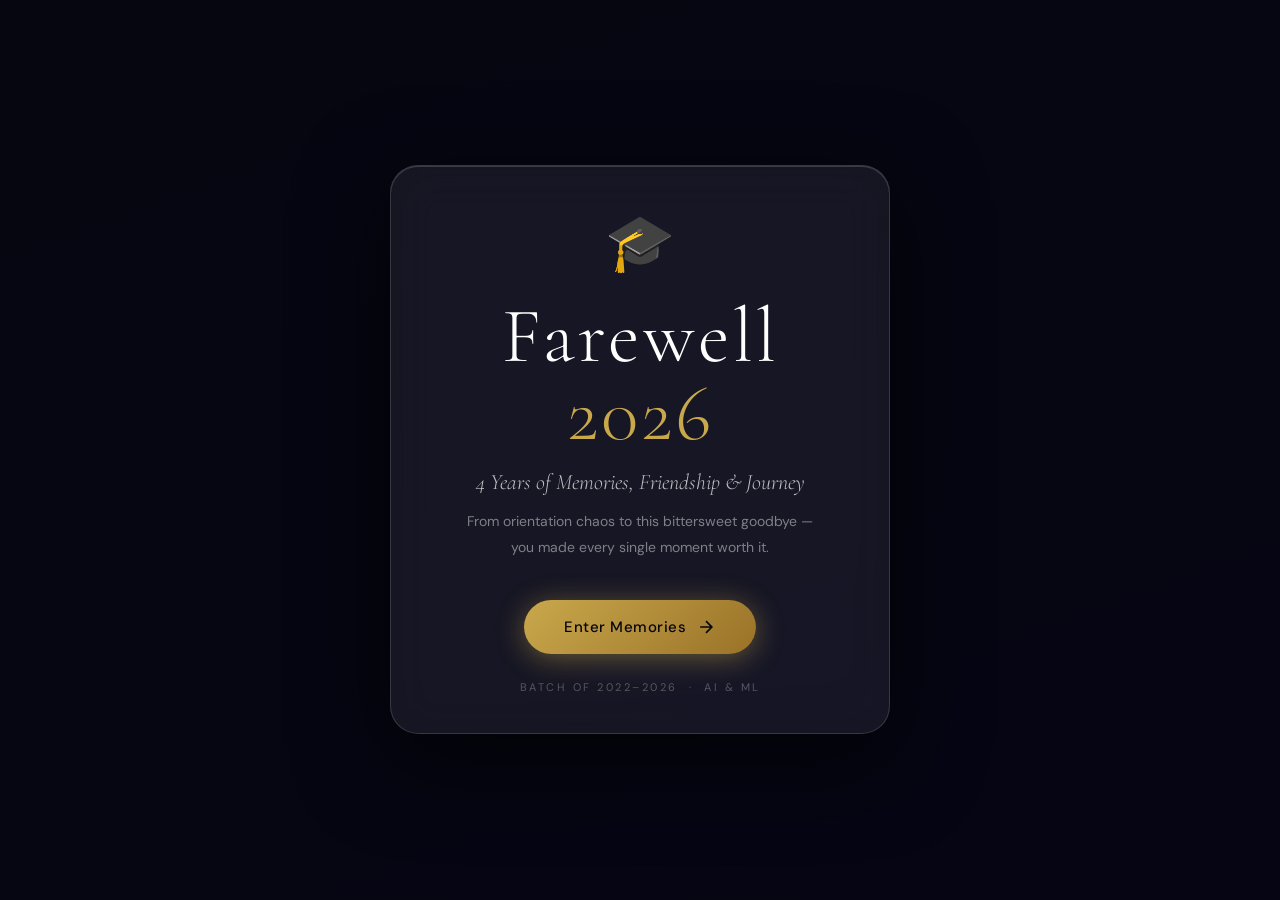
==== commit aa92bfe6: "Use anon JWT key for Supabase" ====
--- a/farewell2026.html
+++ b/farewell2026.html
@@ -6,23 +6,16 @@
 <title>Farewell 2026 🎓 | Engineering Farewell</title>
 <link rel="preconnect" href="https://fonts.googleapis.com">
 <link href="https://fonts.googleapis.com/css2?family=Cormorant+Garamond:ital,wght@0,300;0,400;0,600;1,300;1,400&family=DM+Sans:wght@300;400;500&display=swap" rel="stylesheet">
-<script src="https://www.gstatic.com/firebasejs/10.12.0/firebase-app-compat.js"></script>
-<script src="https://www.gstatic.com/firebasejs/10.12.0/firebase-database-compat.js"></script>
+<script src="https://cdn.jsdelivr.net/npm/@supabase/supabase-js@2"></script>
 <script>
-  var db = null;
+  var SUPABASE_URL = 'https://jwedkjdqnecqhqxrfprp.supabase.co';
+  var SUPABASE_KEY = 'eyJhbGciOiJIUzI1NiIsInR5cCI6IkpXVCJ9.eyJpc3MiOiJzdXBhYmFzZSIsInJlZiI6Imp3ZWRramRxbmVjcWhxeHJmcHJwIiwicm9sZSI6ImFub24iLCJpYXQiOjE3Nzc3MzQ4MjUsImV4cCI6MjA5MzMxMDgyNX0.qgctkheCNfT5Ez98JkoQKVOGFzDZNr3irxMB42YIAXE';
+  var sb = null;
   try {
-    firebase.initializeApp({
-      apiKey: "AIzaSyCqnN84vdHNlq-l0LgOmZL5e1WCcjKzTqw",
-      authDomain: "farewell2026-msg.firebaseapp.com",
-      databaseURL: "https://farewell2026-msg-default-rtdb.firebaseio.com",
-      projectId: "farewell2026-msg",
-      storageBucket: "farewell2026-msg.firebasestorage.app",
-      messagingSenderId: "190136997055",
-      appId: "1:190136997055:web:4145192281627a8edce20a",
-      measurementId: "G-YNYWX93NQ6"
-    });
-    db = firebase.database();
-  } catch(e) { console.warn('Firebase init failed:', e); }
+    var { createClient } = supabase;
+    sb = createClient(SUPABASE_URL, SUPABASE_KEY);
+    console.log('✅ Supabase initialized successfully');
+  } catch(e) { console.error('❌ Supabase init FAILED:', e); }
 </script>
 <style>
 /* ===================================
@@ -913,26 +906,25 @@
 }
 
 /* ═══════════════════════════════════════
-   MESSAGES
-═══════════════════════════════════════ */
-const DEFAULTS=[];
+   MESSAGES (Supabase powered)
+═══════════════════════════════════════ */
 
 function makeSticky(m, key){
   const d=document.createElement('div');
-  d.className=`sticky ${m.color}`;d.style.setProperty('--r',m.r||'0deg');
+  d.className=`sticky ${m.color}`;d.style.setProperty('--r',m.rotation||m.r||'0deg');
   if(key) d.dataset.key = key;
   d.innerHTML=`<button class="remove-msg-btn" onclick="deleteMsg(this.parentElement)" title="Delete message">×</button><p>${m.text}</p><div class="sticky-by">— ${m.name}</div>`;
   return d;
 }
 
-function deleteMsg(el){
+async function deleteMsg(el){
   const key = el.dataset.key;
-  if(key && db){
-    try{ db.ref('messages/'+key).remove(); }catch(e){}
+  if(key && sb){
+    try{
+      await sb.from('messages').delete().eq('id', key);
+      console.log('🗑️ Message deleted from Supabase');
+    }catch(e){ console.error('Delete error:', e); }
   }
-  var saved = JSON.parse(localStorage.getItem('farewell_messages')||'[]');
-  saved = saved.filter(function(m){ return m.key !== key; });
-  localStorage.setItem('farewell_messages', JSON.stringify(saved));
   el.remove();
 }
 
@@ -940,78 +932,86 @@
   var b=document.getElementById('stickyBoard');
   if(!b) return;
   b.innerHTML='';
-  msgs.forEach(function(m){ b.appendChild(makeSticky(m, m.key)); });
-}
-
-function makeStickyDefaults(){
-  // Load from localStorage FIRST (always works, even offline)
-  var saved=JSON.parse(localStorage.getItem('farewell_messages')||'[]');
-  renderMessages(saved);
-
-  // Also try Firebase sync — merge Firebase data with local data
-  if(db){
-    try{
-      db.ref('messages').orderByChild('timestamp').on('value', function(snap){
-        var localMsgs=JSON.parse(localStorage.getItem('farewell_messages')||'[]');
-        if(snap.exists()){
-          var firebaseMsgs=[];
-          snap.forEach(function(child){
-            var m=child.val();
-            m.key=child.key;
-            firebaseMsgs.push(m);
-          });
-          firebaseMsgs.reverse();
-          
-          // Merge: keep local-only messages + Firebase messages (avoid duplicates)
-          var firebaseKeys={};
-          firebaseMsgs.forEach(function(m){ if(m.key) firebaseKeys[m.key]=true; });
-          var localOnly=localMsgs.filter(function(m){ 
-            return m.key && m.key.indexOf('local_')===0 && !firebaseKeys[m.key]; 
-          });
-          var merged=localOnly.concat(firebaseMsgs);
-          merged.sort(function(a,b){ return (b.timestamp||0)-(a.timestamp||0); });
-          
-          localStorage.setItem('farewell_messages', JSON.stringify(merged));
-          renderMessages(merged);
-        }
-        // If Firebase is empty, DO NOT touch localStorage - keep local messages
+  msgs.forEach(function(m){ b.appendChild(makeSticky(m, m.id || m.key)); });
+}
+
+async function makeStickyDefaults(){
+  if(!sb){
+    console.error('❌ Supabase not initialized!');
+    return;
+  }
+  console.log('🔄 Loading messages from Supabase...');
+  try{
+    var { data, error } = await sb
+      .from('messages')
+      .select('*')
+      .order('created_at', { ascending: false });
+    
+    if(error){
+      console.error('❌ Supabase read error:', error.message);
+      return;
+    }
+    console.log('✅ Messages loaded from Supabase:', data ? data.length : 0);
+    if(data && data.length > 0){
+      renderMessages(data);
+    }
+
+    // Real-time subscription — new messages appear instantly for ALL users
+    sb
+      .channel('messages-realtime')
+      .on('postgres_changes', { event: '*', schema: 'public', table: 'messages' }, function(payload){
+        console.log('📡 Realtime event:', payload.eventType);
+        // Reload all messages on any change
+        loadAllMessages();
+      })
+      .subscribe(function(status){
+        console.log('📡 Realtime subscription:', status);
       });
-    }catch(e){ console.warn('Firebase sync error:', e); }
+
+  }catch(e){ console.error('❌ Supabase error:', e); }
+}
+
+async function loadAllMessages(){
+  if(!sb) return;
+  var { data, error } = await sb
+    .from('messages')
+    .select('*')
+    .order('created_at', { ascending: false });
+  if(!error && data){
+    renderMessages(data);
   }
 }
 
-function postMsg(){
+async function postMsg(){
   var name=document.getElementById('mName').value.trim()||'Anonymous 💌';
   var text=document.getElementById('mText').value.trim();
   var color=document.getElementById('mColor').value;
   if(!text){toast('Please write something ✏️');return;}
   var rots=['-2deg','-1.2deg','0deg','1deg','2deg'];
   var r=rots[Math.floor(Math.random()*rots.length)];
-  var msgData={name:name,text:text,color:color,r:r,timestamp:Date.now(),key:'local_'+Date.now()};
-  
-  // ALWAYS save to localStorage first
-  var saved=JSON.parse(localStorage.getItem('farewell_messages')||'[]');
-  saved.unshift(msgData);
-  localStorage.setItem('farewell_messages', JSON.stringify(saved));
-  
-  // Show on screen immediately
+
+  // Show on screen immediately (optimistic UI)
+  var tempMsg={name:name,text:text,color:color,rotation:r,id:'temp_'+Date.now()};
   var b=document.getElementById('stickyBoard');
-  b.prepend(makeSticky(msgData, msgData.key));
-
-  // Also push to Firebase and update local key
-  if(db){
+  b.prepend(makeSticky(tempMsg, tempMsg.id));
+
+  // Save to Supabase (visible to ALL users)
+  if(sb){
     try{
-      var newRef=db.ref('messages').push();
-      var localKey = msgData.key;
-      newRef.set({name:name,text:text,color:color,r:r,timestamp:msgData.timestamp}, function(err){
-        if(!err){
-          // Update localStorage key to match Firebase key
-          var s=JSON.parse(localStorage.getItem('farewell_messages')||'[]');
-          s.forEach(function(m){ if(m.key===localKey) m.key=newRef.key; });
-          localStorage.setItem('farewell_messages', JSON.stringify(s));
-        }
-      });
-    }catch(e){}
+      var { data, error } = await sb
+        .from('messages')
+        .insert([{ name: name, text: text, color: color, rotation: r }])
+        .select();
+      
+      if(error){
+        console.error('❌ Supabase insert error:', error.message);
+        toast('Error posting message ❌ - ' + error.message);
+        return;
+      }
+      console.log('✅ Message saved to Supabase!', data);
+    }catch(e){
+      console.error('❌ Post error:', e);
+    }
   }
   
   document.getElementById('mName').value='';
